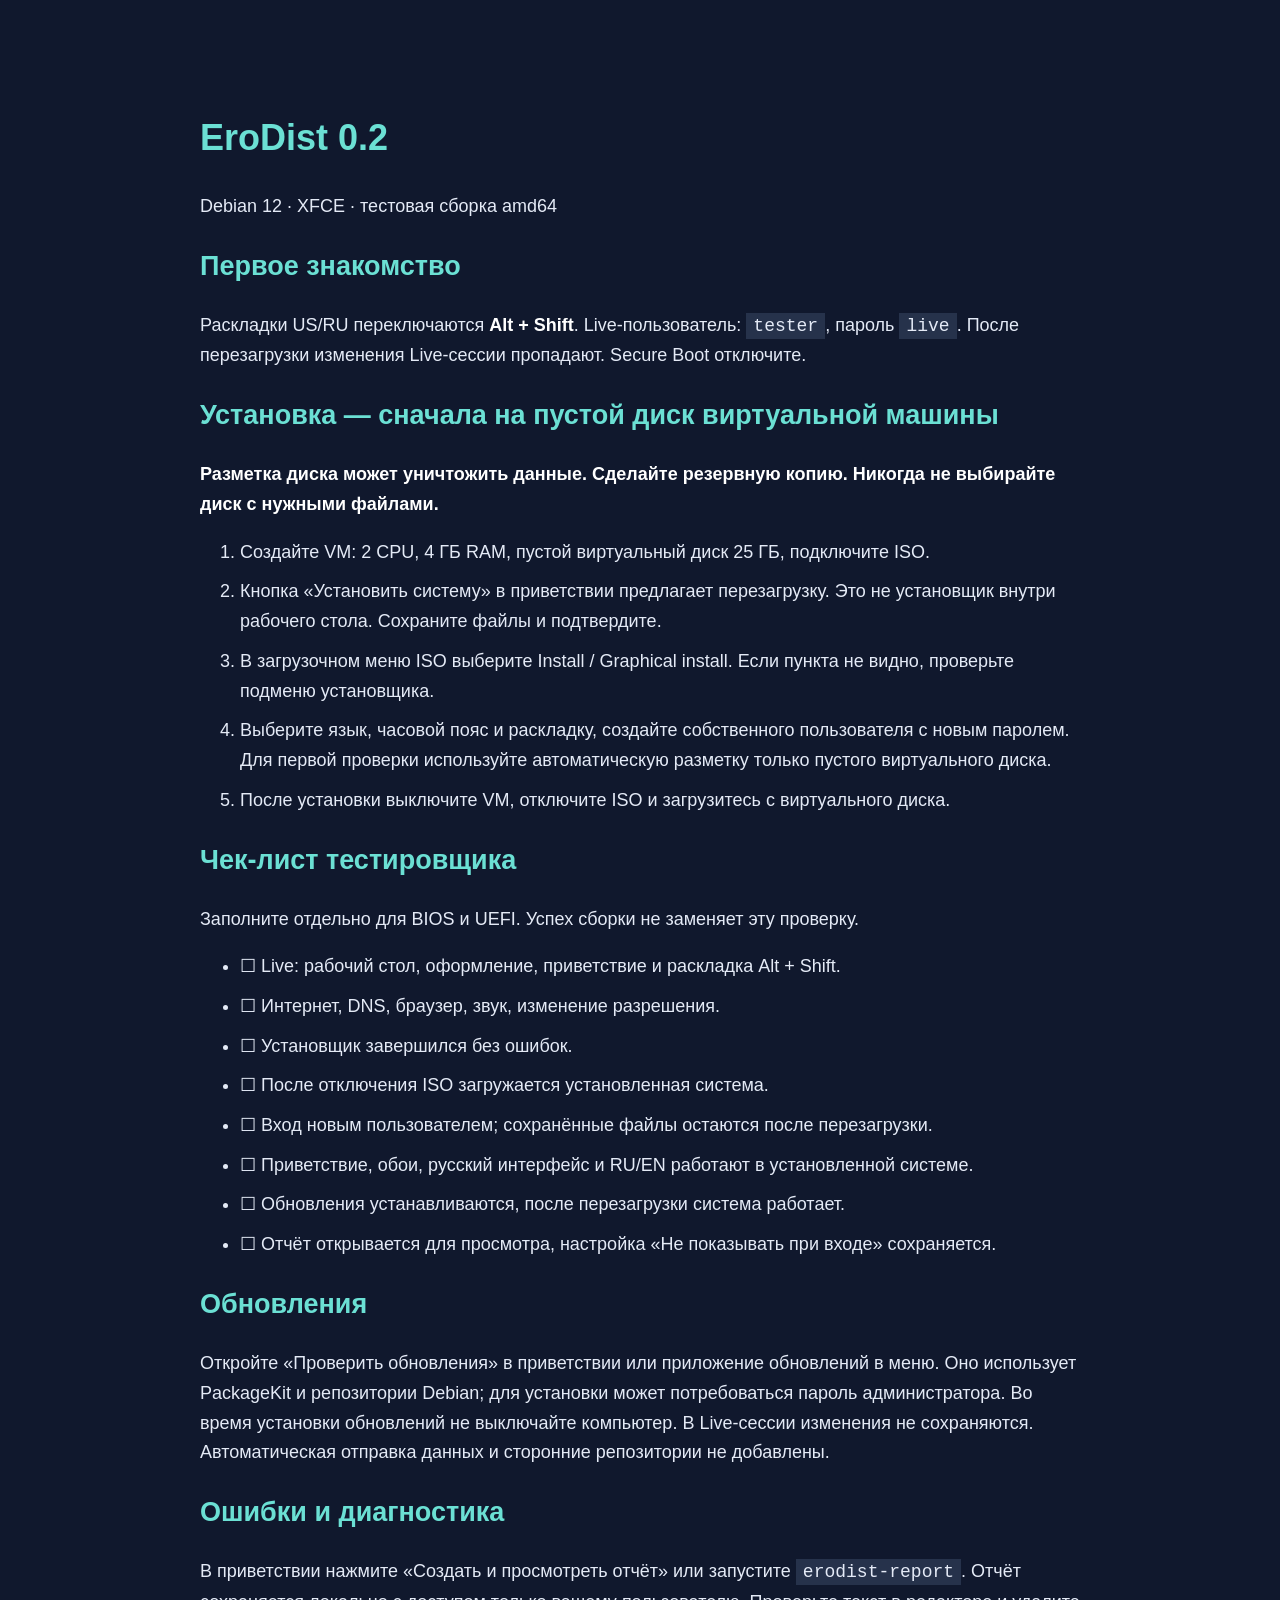
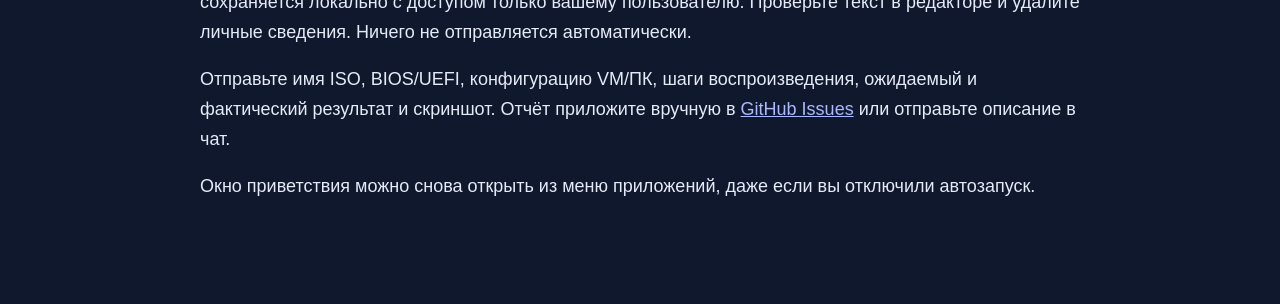
==== live/includes.chroot/usr/share/erodist/guide.html @ 2a669679 "Build EroDist 0.2 with welcome centre, desktop theme, updates and diagnostics Co-authored-by: arena-" ====
<!doctype html><html lang="ru"><meta charset="utf-8"><title>EroDist — инструкция</title>
<style>body{background:#10182d;color:#e4eaf6;font:18px/1.65 sans-serif;max-width:880px;margin:60px auto;padding:24px}h1,h2{color:#6be0d4}a{color:#acb8ff}code{background:#26324b;padding:3px 7px}li{margin:10px 0}strong{color:#fff}</style>
<h1>EroDist 0.2</h1><p>Debian 12 · XFCE · тестовая сборка amd64</p>
<h2>Первое знакомство</h2><p>Раскладки US/RU переключаются <strong>Alt + Shift</strong>. Live-пользователь: <code>tester</code>, пароль <code>live</code>. После перезагрузки изменения Live-сессии пропадают. Secure Boot отключите.</p>
<h2>Установка — сначала на пустой диск виртуальной машины</h2>
<p><strong>Разметка диска может уничтожить данные. Сделайте резервную копию. Никогда не выбирайте диск с нужными файлами.</strong></p>
<ol><li>Создайте VM: 2 CPU, 4 ГБ RAM, пустой виртуальный диск 25 ГБ, подключите ISO.</li><li>Кнопка «Установить систему» в приветствии предлагает перезагрузку. Это не установщик внутри рабочего стола. Сохраните файлы и подтвердите.</li><li>В загрузочном меню ISO выберите Install / Graphical install. Если пункта не видно, проверьте подменю установщика.</li><li>Выберите язык, часовой пояс и раскладку, создайте собственного пользователя с новым паролем. Для первой проверки используйте автоматическую разметку только пустого виртуального диска.</li><li>После установки выключите VM, отключите ISO и загрузитесь с виртуального диска.</li></ol>
<h2>Чек-лист тестировщика</h2><p>Заполните отдельно для BIOS и UEFI. Успех сборки не заменяет эту проверку.</p>
<ul><li>☐ Live: рабочий стол, оформление, приветствие и раскладка Alt + Shift.</li><li>☐ Интернет, DNS, браузер, звук, изменение разрешения.</li><li>☐ Установщик завершился без ошибок.</li><li>☐ После отключения ISO загружается установленная система.</li><li>☐ Вход новым пользователем; сохранённые файлы остаются после перезагрузки.</li><li>☐ Приветствие, обои, русский интерфейс и RU/EN работают в установленной системе.</li><li>☐ Обновления устанавливаются, после перезагрузки система работает.</li><li>☐ Отчёт открывается для просмотра, настройка «Не показывать при входе» сохраняется.</li></ul>
<h2>Обновления</h2><p>Откройте «Проверить обновления» в приветствии или приложение обновлений в меню. Оно использует PackageKit и репозитории Debian; для установки может потребоваться пароль администратора. Во время установки обновлений не выключайте компьютер. В Live-сессии изменения не сохраняются. Автоматическая отправка данных и сторонние репозитории не добавлены.</p>
<h2>Ошибки и диагностика</h2><p>В приветствии нажмите «Создать и просмотреть отчёт» или запустите <code>erodist-report</code>. Отчёт сохраняется локально с доступом только вашему пользователю. Проверьте текст в редакторе и удалите личные сведения. Ничего не отправляется автоматически.</p>
<p>Отправьте имя ISO, BIOS/UEFI, конфигурацию VM/ПК, шаги воспроизведения, ожидаемый и фактический результат и скриншот. Отчёт приложите вручную в <a href="https://github.com/d50130483-ship-it/EroDist/issues/new/choose">GitHub Issues</a> или отправьте описание в чат.</p>
<p>Окно приветствия можно снова открыть из меню приложений, даже если вы отключили автозапуск.</p></html>
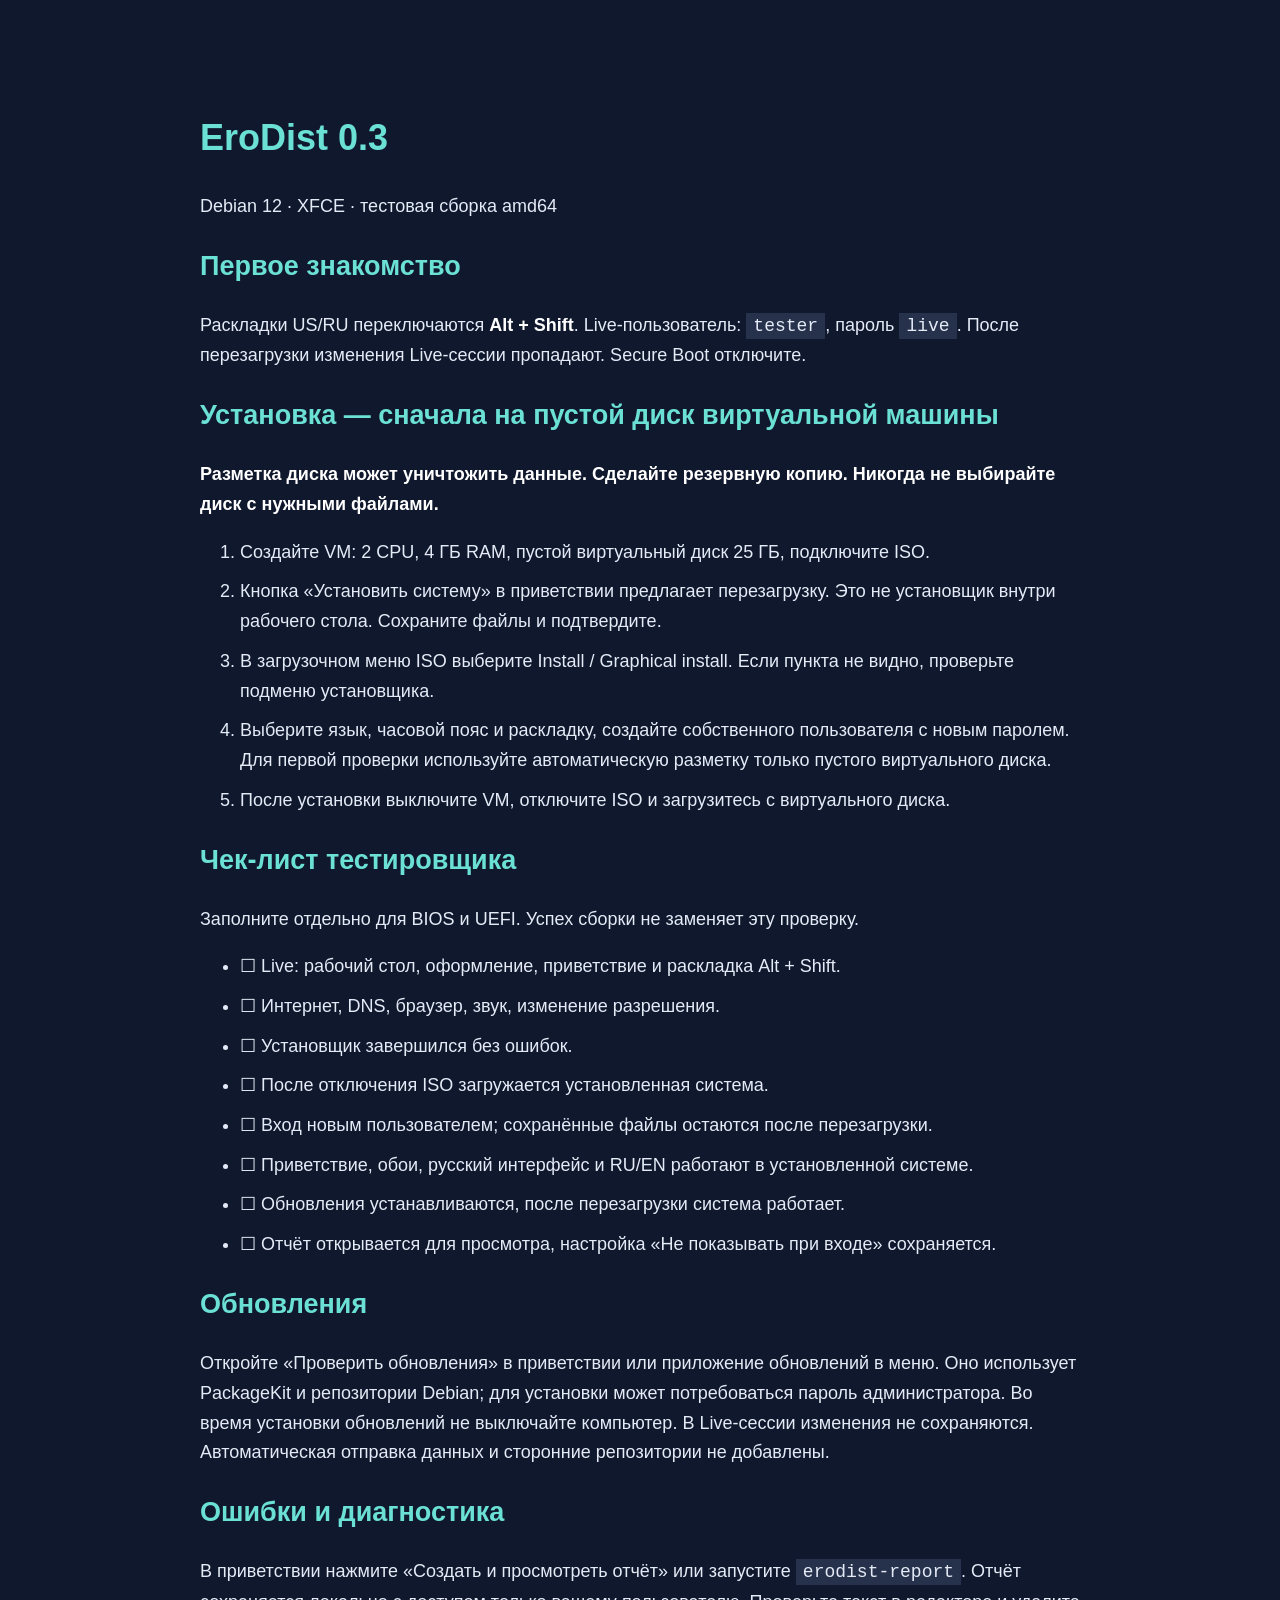
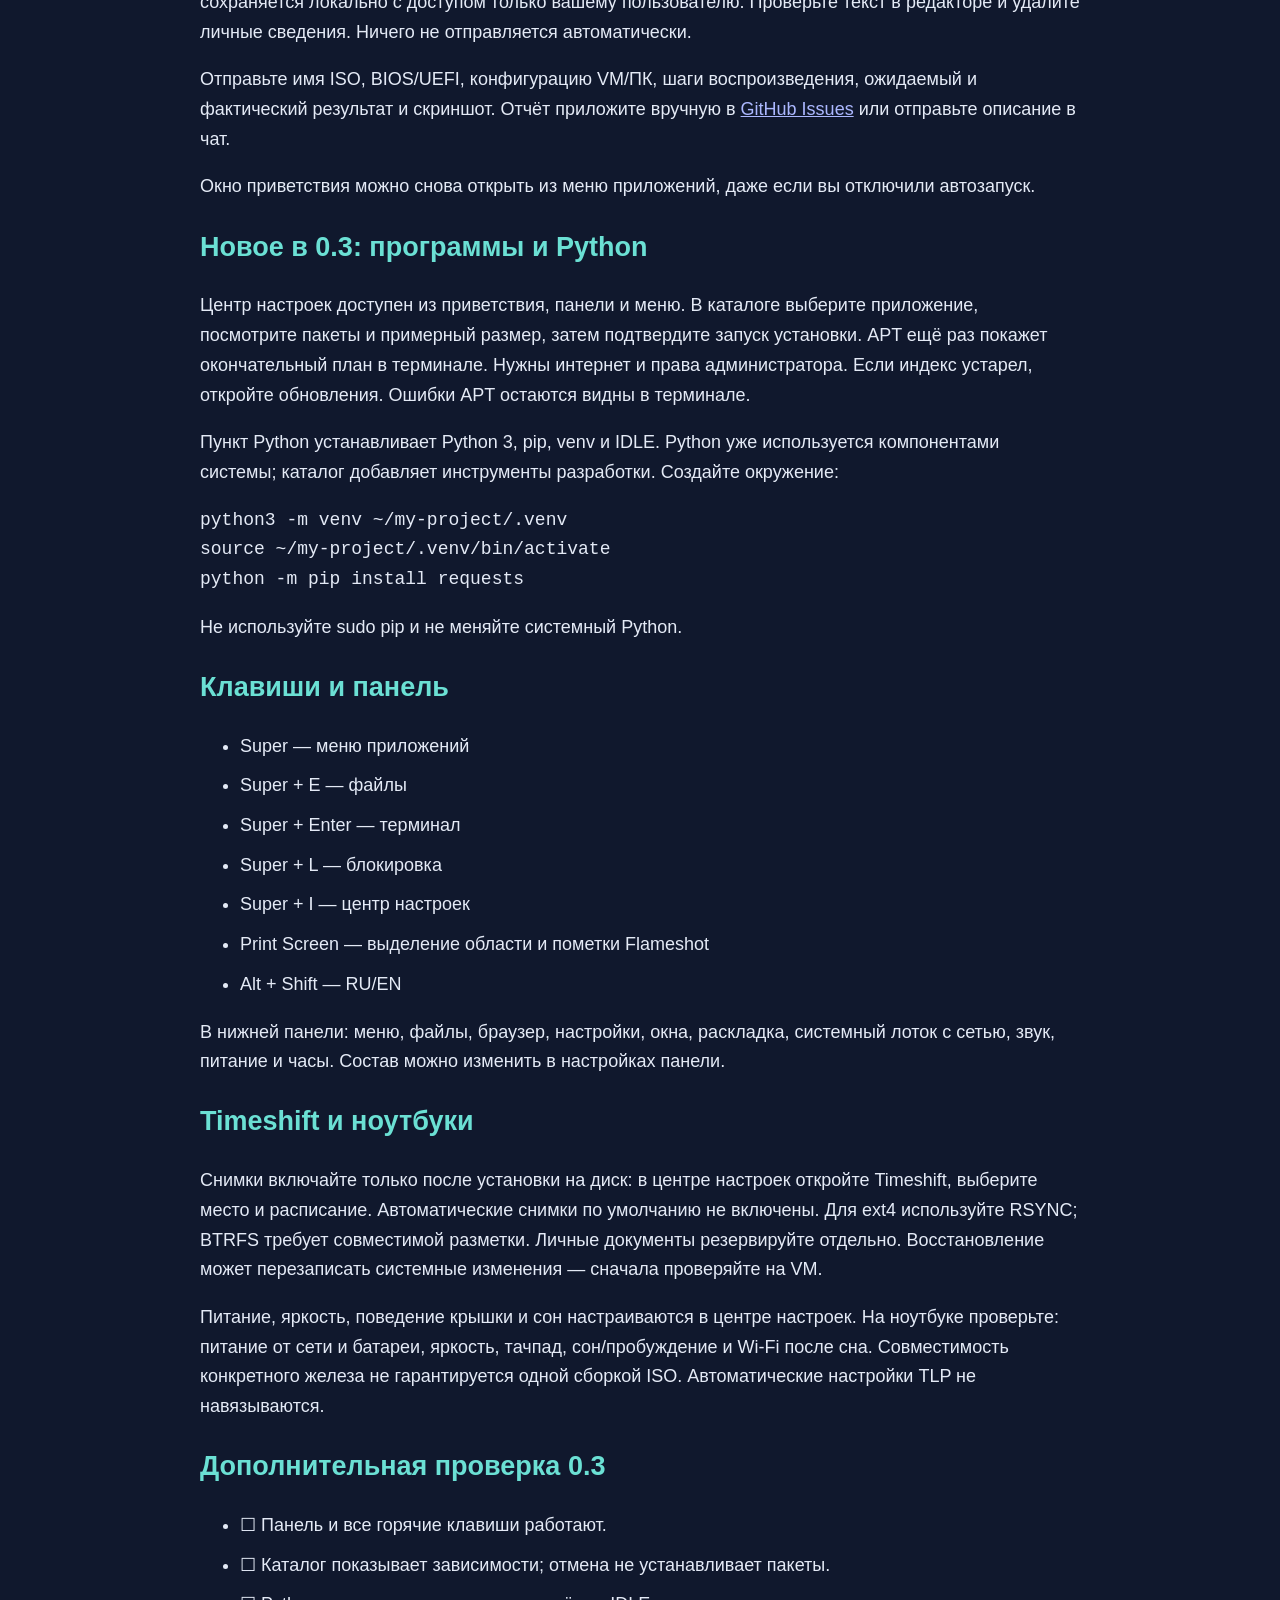
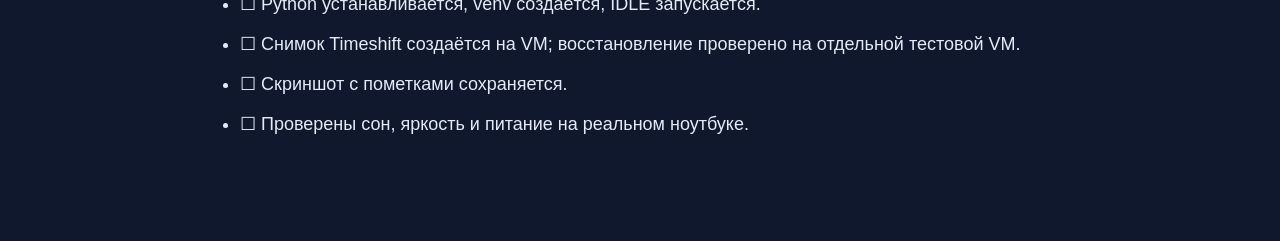
==== commit 827432a6: "Add EroDist 0.3 settings, safe app catalog with Python, panel, snapshots and screenshots Co-authored" ====
--- a/live/includes.chroot/usr/share/erodist/guide.html
+++ b/live/includes.chroot/usr/share/erodist/guide.html
@@ -1,6 +1,6 @@
 <!doctype html><html lang="ru"><meta charset="utf-8"><title>EroDist — инструкция</title>
 <style>body{background:#10182d;color:#e4eaf6;font:18px/1.65 sans-serif;max-width:880px;margin:60px auto;padding:24px}h1,h2{color:#6be0d4}a{color:#acb8ff}code{background:#26324b;padding:3px 7px}li{margin:10px 0}strong{color:#fff}</style>
-<h1>EroDist 0.2</h1><p>Debian 12 · XFCE · тестовая сборка amd64</p>
+<h1>EroDist 0.3</h1><p>Debian 12 · XFCE · тестовая сборка amd64</p>
 <h2>Первое знакомство</h2><p>Раскладки US/RU переключаются <strong>Alt + Shift</strong>. Live-пользователь: <code>tester</code>, пароль <code>live</code>. После перезагрузки изменения Live-сессии пропадают. Secure Boot отключите.</p>
 <h2>Установка — сначала на пустой диск виртуальной машины</h2>
 <p><strong>Разметка диска может уничтожить данные. Сделайте резервную копию. Никогда не выбирайте диск с нужными файлами.</strong></p>
@@ -10,4 +10,18 @@
 <h2>Обновления</h2><p>Откройте «Проверить обновления» в приветствии или приложение обновлений в меню. Оно использует PackageKit и репозитории Debian; для установки может потребоваться пароль администратора. Во время установки обновлений не выключайте компьютер. В Live-сессии изменения не сохраняются. Автоматическая отправка данных и сторонние репозитории не добавлены.</p>
 <h2>Ошибки и диагностика</h2><p>В приветствии нажмите «Создать и просмотреть отчёт» или запустите <code>erodist-report</code>. Отчёт сохраняется локально с доступом только вашему пользователю. Проверьте текст в редакторе и удалите личные сведения. Ничего не отправляется автоматически.</p>
 <p>Отправьте имя ISO, BIOS/UEFI, конфигурацию VM/ПК, шаги воспроизведения, ожидаемый и фактический результат и скриншот. Отчёт приложите вручную в <a href="https://github.com/d50130483-ship-it/EroDist/issues/new/choose">GitHub Issues</a> или отправьте описание в чат.</p>
-<p>Окно приветствия можно снова открыть из меню приложений, даже если вы отключили автозапуск.</p></html>
+<p>Окно приветствия можно снова открыть из меню приложений, даже если вы отключили автозапуск.</p>
+
+<h2>Новое в 0.3: программы и Python</h2>
+<p>Центр настроек доступен из приветствия, панели и меню. В каталоге выберите приложение, посмотрите пакеты и примерный размер, затем подтвердите запуск установки. APT ещё раз покажет окончательный план в терминале. Нужны интернет и права администратора. Если индекс устарел, откройте обновления. Ошибки APT остаются видны в терминале.</p>
+<p>Пункт Python устанавливает Python 3, pip, venv и IDLE. Python уже используется компонентами системы; каталог добавляет инструменты разработки. Создайте окружение:</p>
+<pre>python3 -m venv ~/my-project/.venv
+source ~/my-project/.venv/bin/activate
+python -m pip install requests</pre>
+<p>Не используйте sudo pip и не меняйте системный Python.</p>
+<h2>Клавиши и панель</h2><ul><li>Super — меню приложений</li><li>Super + E — файлы</li><li>Super + Enter — терминал</li><li>Super + L — блокировка</li><li>Super + I — центр настроек</li><li>Print Screen — выделение области и пометки Flameshot</li><li>Alt + Shift — RU/EN</li></ul>
+<p>В нижней панели: меню, файлы, браузер, настройки, окна, раскладка, системный лоток с сетью, звук, питание и часы. Состав можно изменить в настройках панели.</p>
+<h2>Timeshift и ноутбуки</h2><p>Снимки включайте только после установки на диск: в центре настроек откройте Timeshift, выберите место и расписание. Автоматические снимки по умолчанию не включены. Для ext4 используйте RSYNC; BTRFS требует совместимой разметки. Личные документы резервируйте отдельно. Восстановление может перезаписать системные изменения — сначала проверяйте на VM.</p>
+<p>Питание, яркость, поведение крышки и сон настраиваются в центре настроек. На ноутбуке проверьте: питание от сети и батареи, яркость, тачпад, сон/пробуждение и Wi-Fi после сна. Совместимость конкретного железа не гарантируется одной сборкой ISO. Автоматические настройки TLP не навязываются.</p>
+<h2>Дополнительная проверка 0.3</h2><ul><li>☐ Панель и все горячие клавиши работают.</li><li>☐ Каталог показывает зависимости; отмена не устанавливает пакеты.</li><li>☐ Python устанавливается, venv создаётся, IDLE запускается.</li><li>☐ Снимок Timeshift создаётся на VM; восстановление проверено на отдельной тестовой VM.</li><li>☐ Скриншот с пометками сохраняется.</li><li>☐ Проверены сон, яркость и питание на реальном ноутбуке.</li></ul>
+</html>
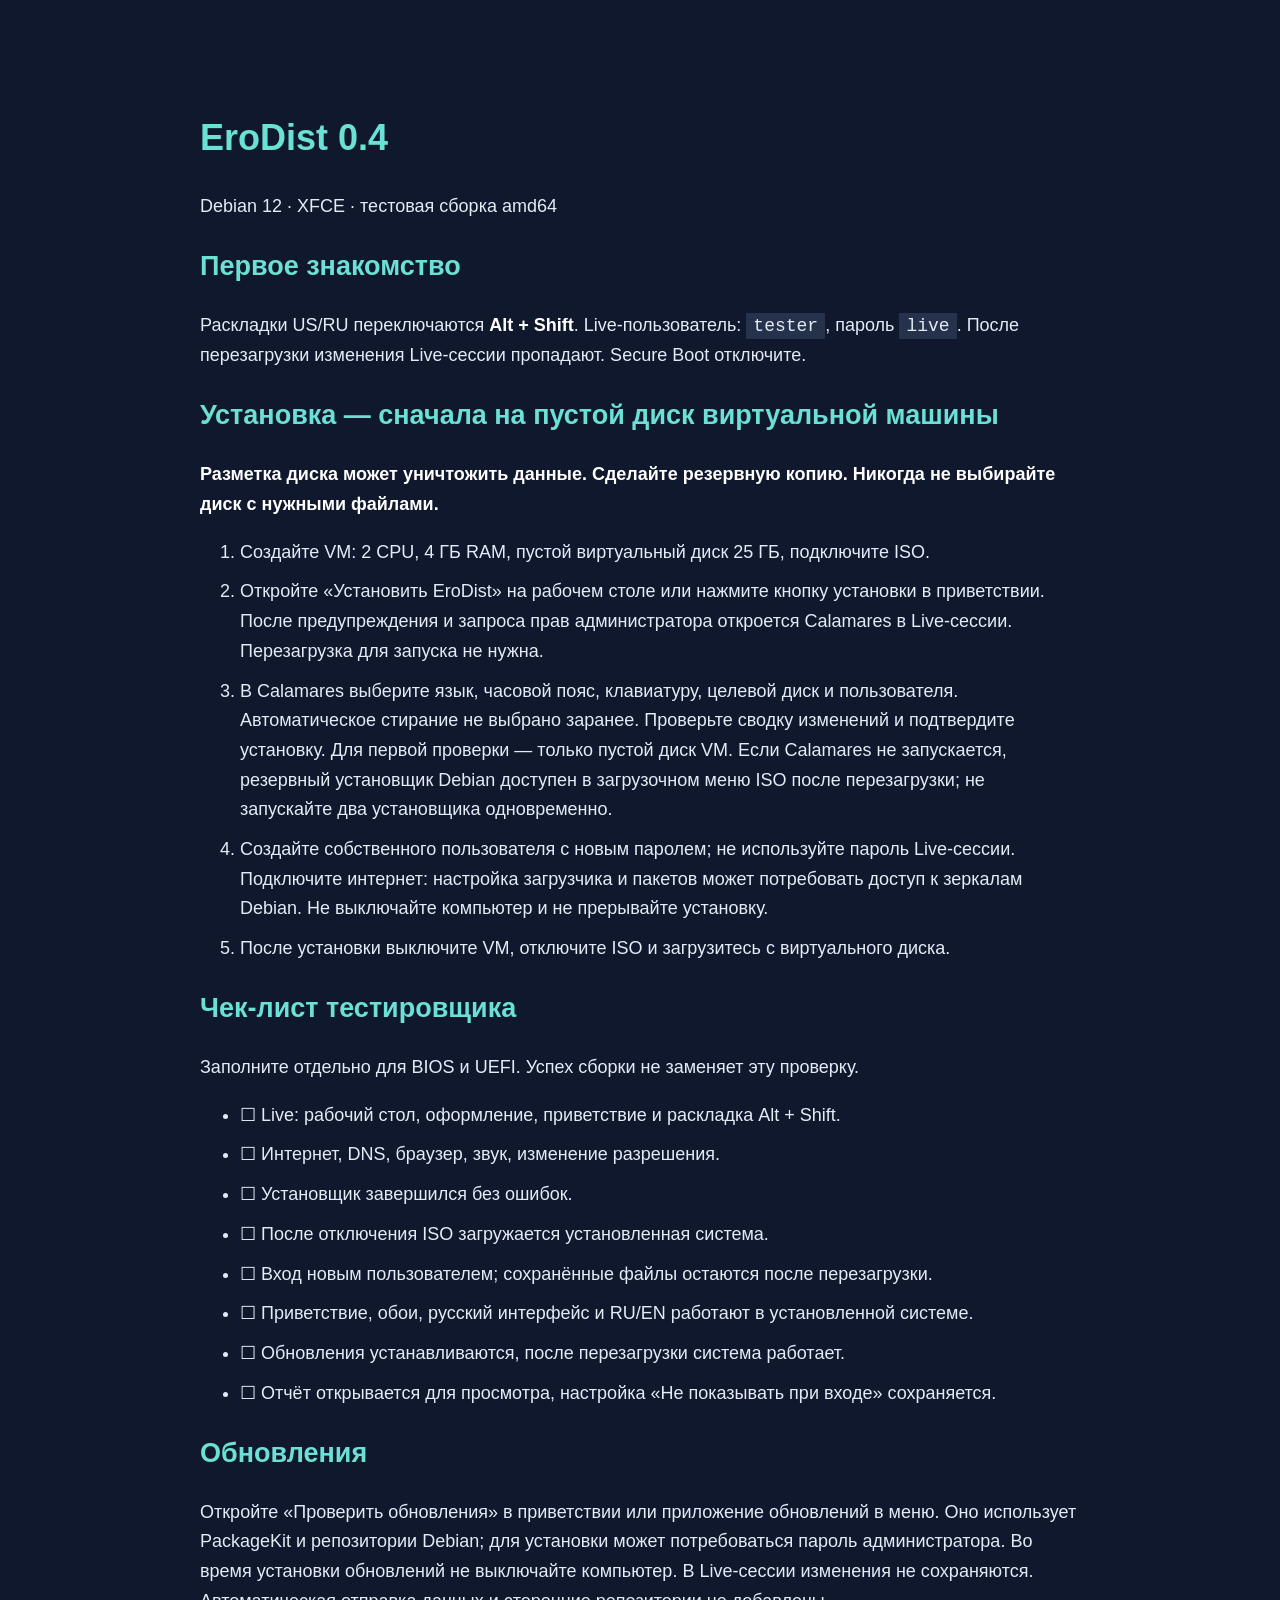
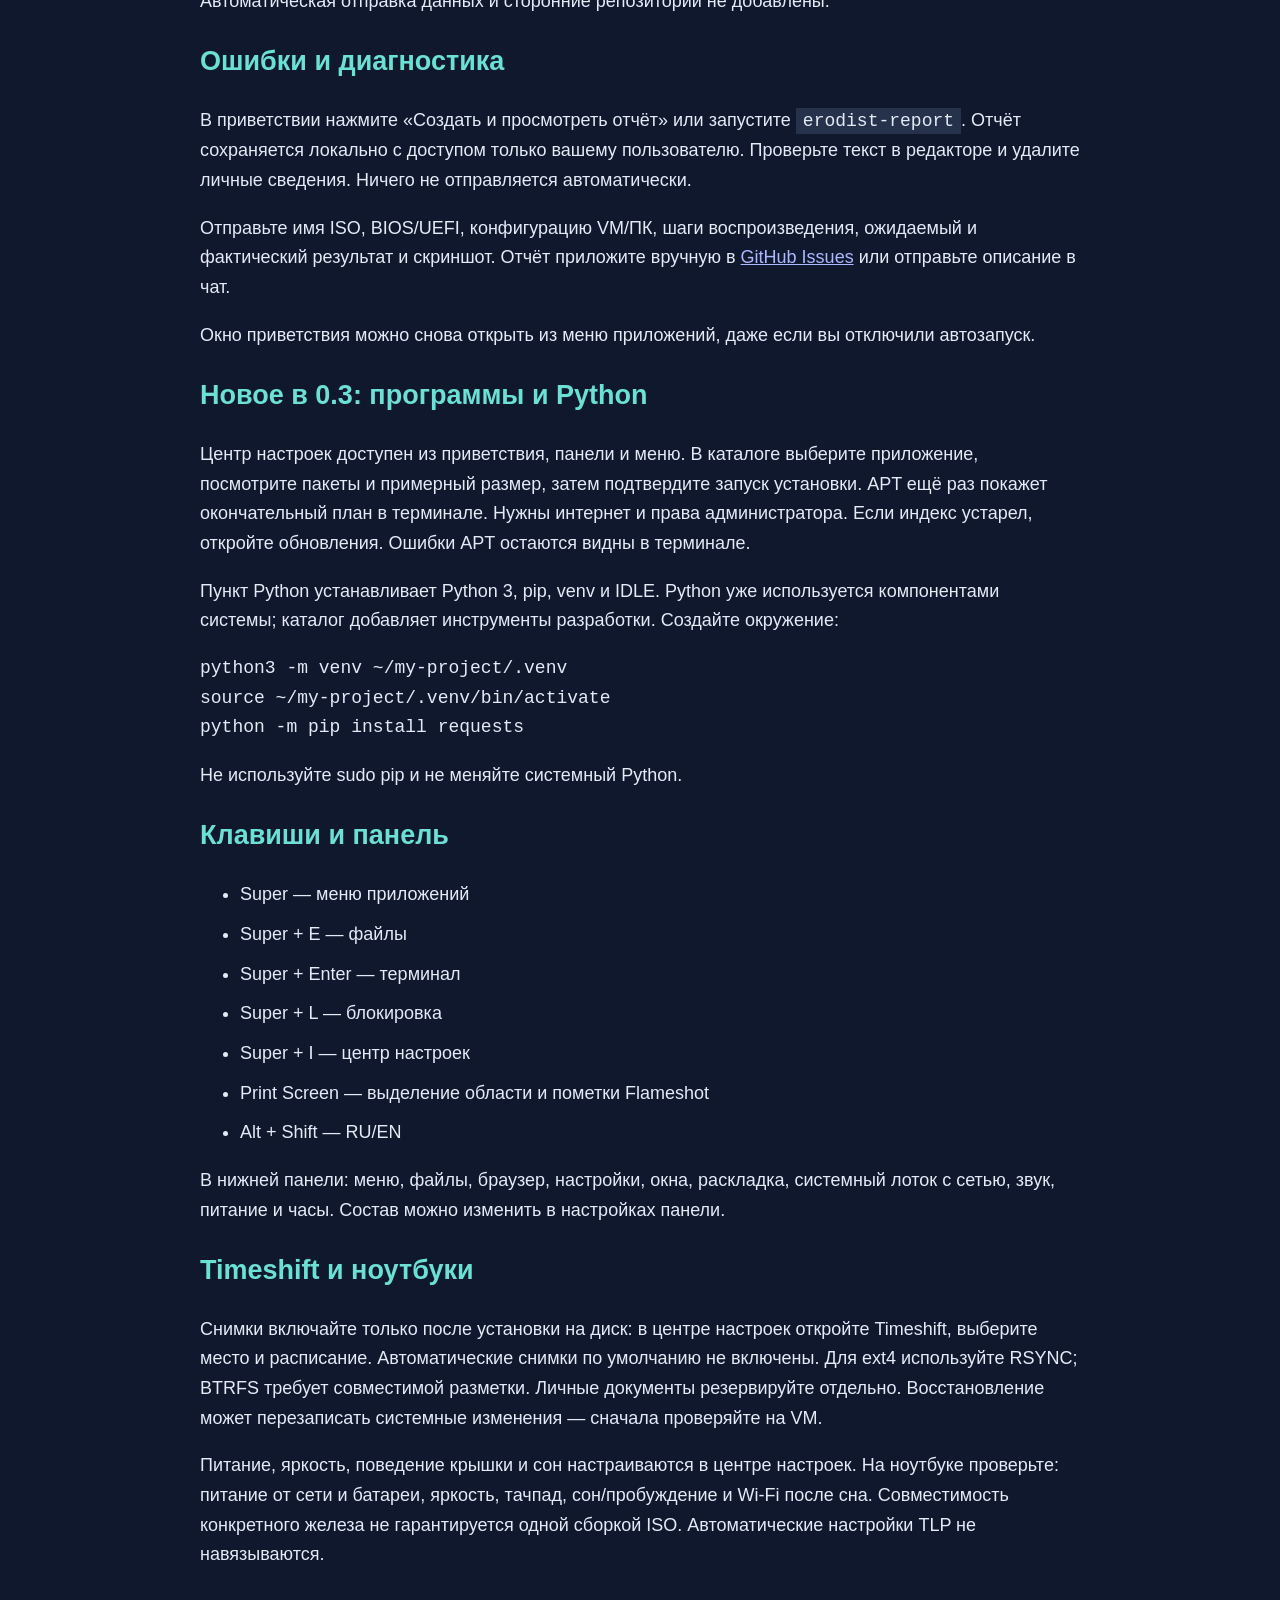
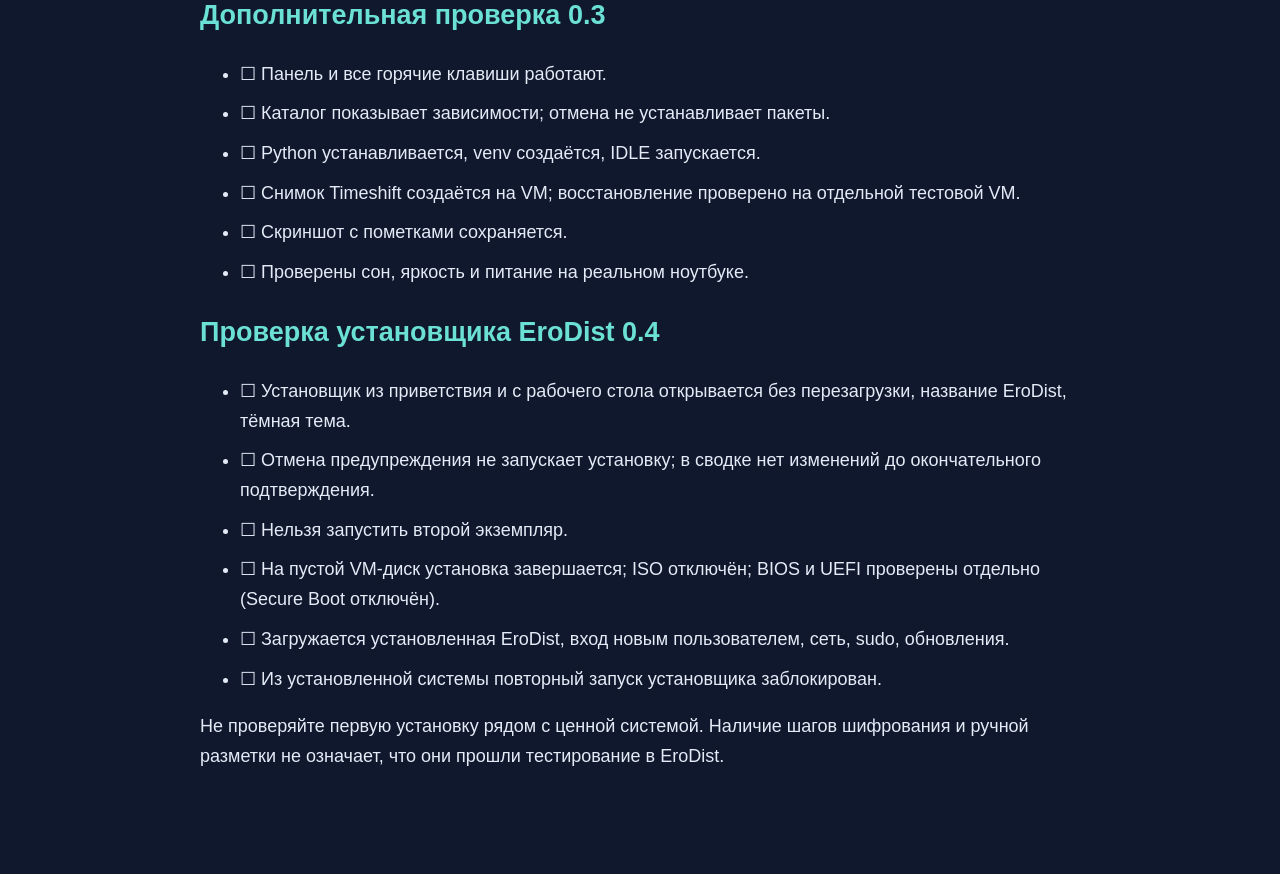
==== commit 92ce887c: "Add branded dark EroDist Calamares installer launched from Live desktop Co-authored-by: arena-agent " ====
--- a/live/includes.chroot/usr/share/erodist/guide.html
+++ b/live/includes.chroot/usr/share/erodist/guide.html
@@ -1,10 +1,10 @@
 <!doctype html><html lang="ru"><meta charset="utf-8"><title>EroDist — инструкция</title>
 <style>body{background:#10182d;color:#e4eaf6;font:18px/1.65 sans-serif;max-width:880px;margin:60px auto;padding:24px}h1,h2{color:#6be0d4}a{color:#acb8ff}code{background:#26324b;padding:3px 7px}li{margin:10px 0}strong{color:#fff}</style>
-<h1>EroDist 0.3</h1><p>Debian 12 · XFCE · тестовая сборка amd64</p>
+<h1>EroDist 0.4</h1><p>Debian 12 · XFCE · тестовая сборка amd64</p>
 <h2>Первое знакомство</h2><p>Раскладки US/RU переключаются <strong>Alt + Shift</strong>. Live-пользователь: <code>tester</code>, пароль <code>live</code>. После перезагрузки изменения Live-сессии пропадают. Secure Boot отключите.</p>
 <h2>Установка — сначала на пустой диск виртуальной машины</h2>
 <p><strong>Разметка диска может уничтожить данные. Сделайте резервную копию. Никогда не выбирайте диск с нужными файлами.</strong></p>
-<ol><li>Создайте VM: 2 CPU, 4 ГБ RAM, пустой виртуальный диск 25 ГБ, подключите ISO.</li><li>Кнопка «Установить систему» в приветствии предлагает перезагрузку. Это не установщик внутри рабочего стола. Сохраните файлы и подтвердите.</li><li>В загрузочном меню ISO выберите Install / Graphical install. Если пункта не видно, проверьте подменю установщика.</li><li>Выберите язык, часовой пояс и раскладку, создайте собственного пользователя с новым паролем. Для первой проверки используйте автоматическую разметку только пустого виртуального диска.</li><li>После установки выключите VM, отключите ISO и загрузитесь с виртуального диска.</li></ol>
+<ol><li>Создайте VM: 2 CPU, 4 ГБ RAM, пустой виртуальный диск 25 ГБ, подключите ISO.</li><li>Откройте «Установить EroDist» на рабочем столе или нажмите кнопку установки в приветствии. После предупреждения и запроса прав администратора откроется Calamares в Live-сессии. Перезагрузка для запуска не нужна.</li><li>В Calamares выберите язык, часовой пояс, клавиатуру, целевой диск и пользователя. Автоматическое стирание не выбрано заранее. Проверьте сводку изменений и подтвердите установку. Для первой проверки — только пустой диск VM. Если Calamares не запускается, резервный установщик Debian доступен в загрузочном меню ISO после перезагрузки; не запускайте два установщика одновременно.</li><li>Создайте собственного пользователя с новым паролем; не используйте пароль Live-сессии. Подключите интернет: настройка загрузчика и пакетов может потребовать доступ к зеркалам Debian. Не выключайте компьютер и не прерывайте установку.</li><li>После установки выключите VM, отключите ISO и загрузитесь с виртуального диска.</li></ol>
 <h2>Чек-лист тестировщика</h2><p>Заполните отдельно для BIOS и UEFI. Успех сборки не заменяет эту проверку.</p>
 <ul><li>☐ Live: рабочий стол, оформление, приветствие и раскладка Alt + Shift.</li><li>☐ Интернет, DNS, браузер, звук, изменение разрешения.</li><li>☐ Установщик завершился без ошибок.</li><li>☐ После отключения ISO загружается установленная система.</li><li>☐ Вход новым пользователем; сохранённые файлы остаются после перезагрузки.</li><li>☐ Приветствие, обои, русский интерфейс и RU/EN работают в установленной системе.</li><li>☐ Обновления устанавливаются, после перезагрузки система работает.</li><li>☐ Отчёт открывается для просмотра, настройка «Не показывать при входе» сохраняется.</li></ul>
 <h2>Обновления</h2><p>Откройте «Проверить обновления» в приветствии или приложение обновлений в меню. Оно использует PackageKit и репозитории Debian; для установки может потребоваться пароль администратора. Во время установки обновлений не выключайте компьютер. В Live-сессии изменения не сохраняются. Автоматическая отправка данных и сторонние репозитории не добавлены.</p>
@@ -24,4 +24,4 @@
 <h2>Timeshift и ноутбуки</h2><p>Снимки включайте только после установки на диск: в центре настроек откройте Timeshift, выберите место и расписание. Автоматические снимки по умолчанию не включены. Для ext4 используйте RSYNC; BTRFS требует совместимой разметки. Личные документы резервируйте отдельно. Восстановление может перезаписать системные изменения — сначала проверяйте на VM.</p>
 <p>Питание, яркость, поведение крышки и сон настраиваются в центре настроек. На ноутбуке проверьте: питание от сети и батареи, яркость, тачпад, сон/пробуждение и Wi-Fi после сна. Совместимость конкретного железа не гарантируется одной сборкой ISO. Автоматические настройки TLP не навязываются.</p>
 <h2>Дополнительная проверка 0.3</h2><ul><li>☐ Панель и все горячие клавиши работают.</li><li>☐ Каталог показывает зависимости; отмена не устанавливает пакеты.</li><li>☐ Python устанавливается, venv создаётся, IDLE запускается.</li><li>☐ Снимок Timeshift создаётся на VM; восстановление проверено на отдельной тестовой VM.</li><li>☐ Скриншот с пометками сохраняется.</li><li>☐ Проверены сон, яркость и питание на реальном ноутбуке.</li></ul>
-</html>
+<h2>Проверка установщика EroDist 0.4</h2><ul><li>☐ Установщик из приветствия и с рабочего стола открывается без перезагрузки, название EroDist, тёмная тема.</li><li>☐ Отмена предупреждения не запускает установку; в сводке нет изменений до окончательного подтверждения.</li><li>☐ Нельзя запустить второй экземпляр.</li><li>☐ На пустой VM-диск установка завершается; ISO отключён; BIOS и UEFI проверены отдельно (Secure Boot отключён).</li><li>☐ Загружается установленная EroDist, вход новым пользователем, сеть, sudo, обновления.</li><li>☐ Из установленной системы повторный запуск установщика заблокирован.</li></ul><p>Не проверяйте первую установку рядом с ценной системой. Наличие шагов шифрования и ручной разметки не означает, что они прошли тестирование в EroDist.</p></html>
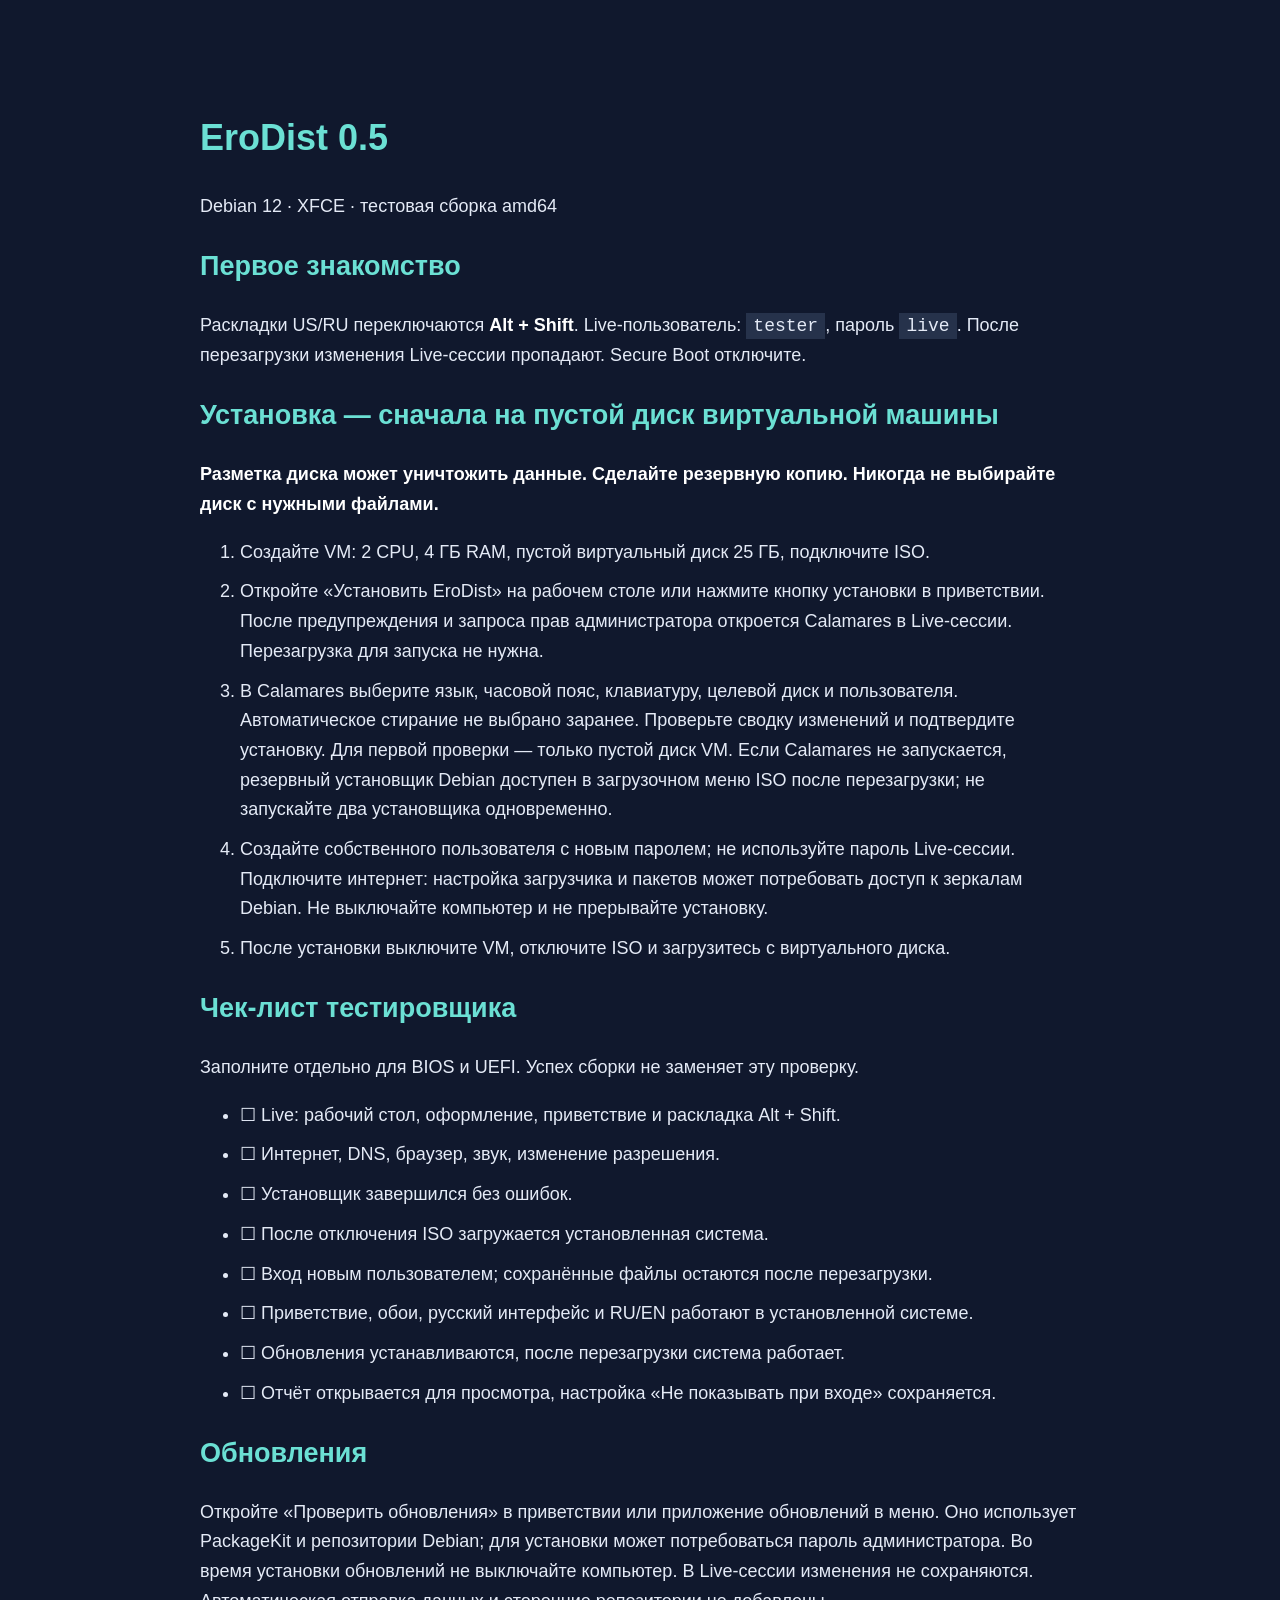
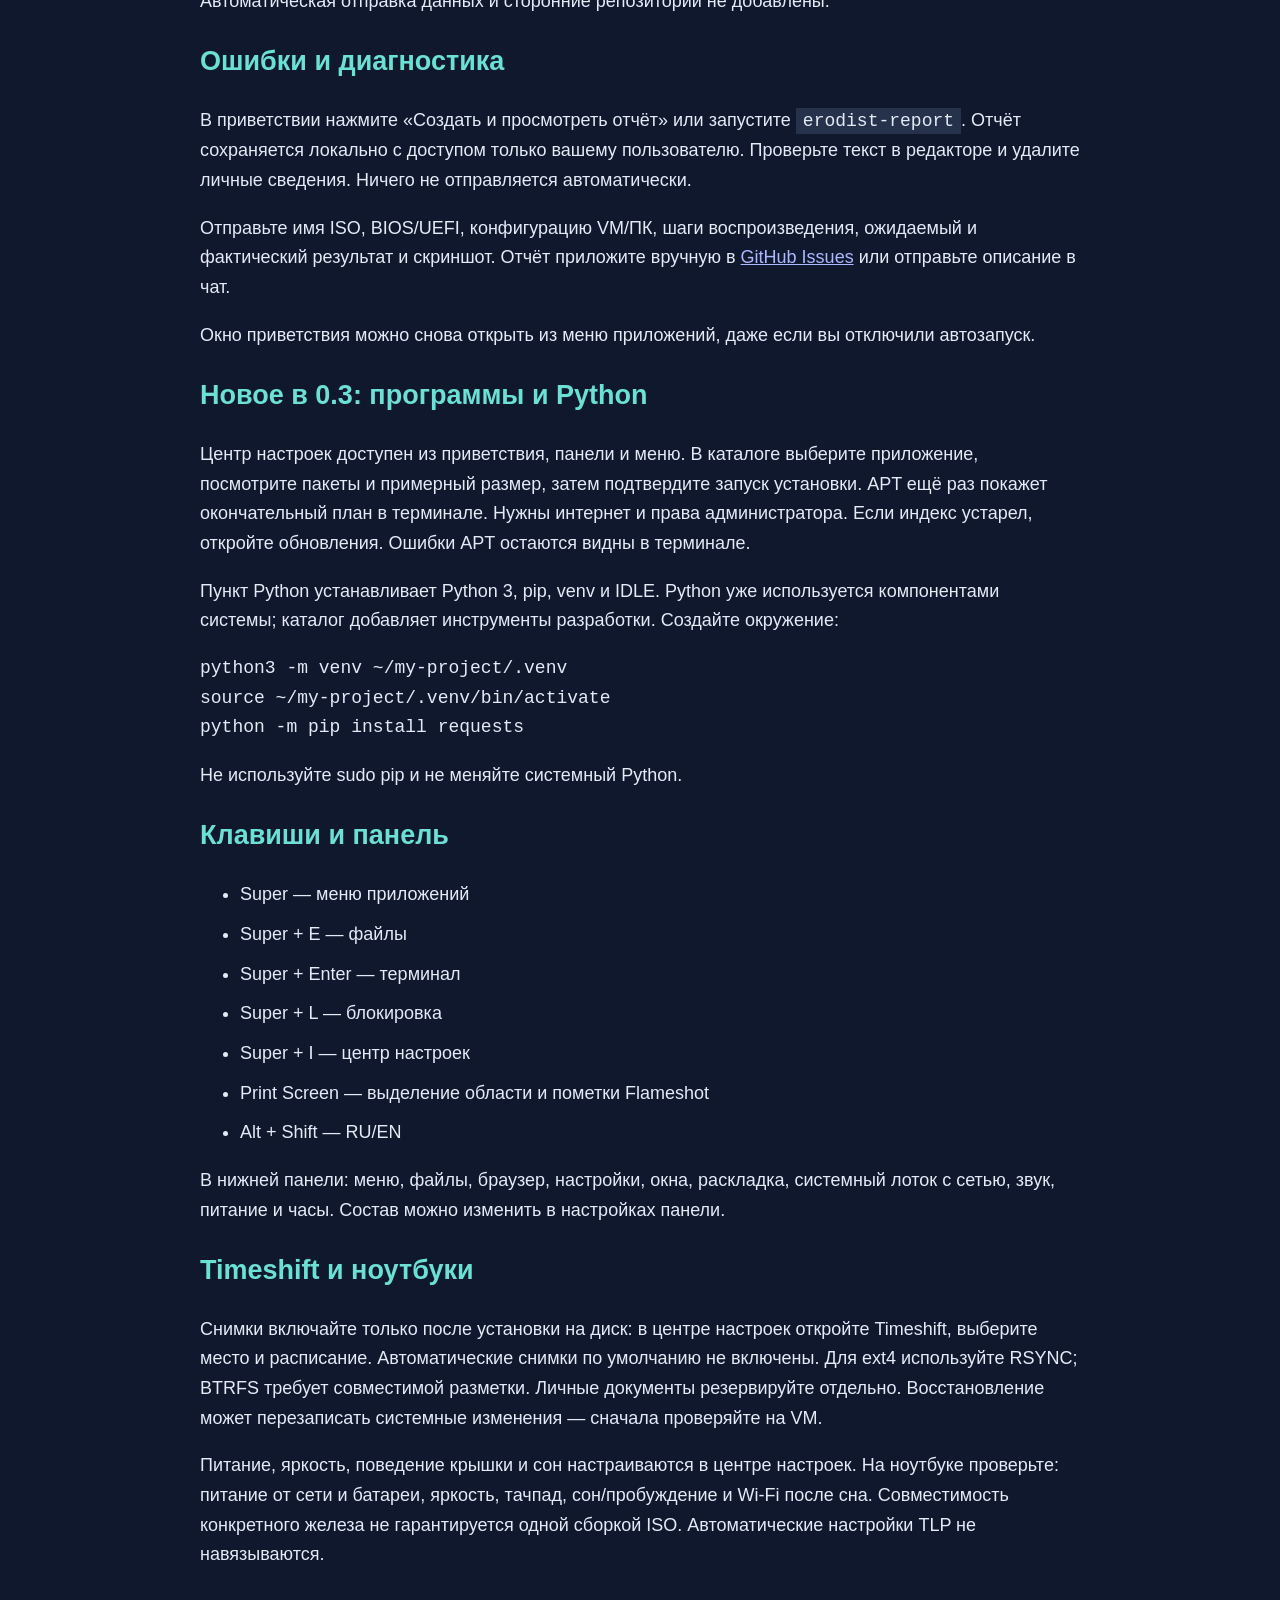
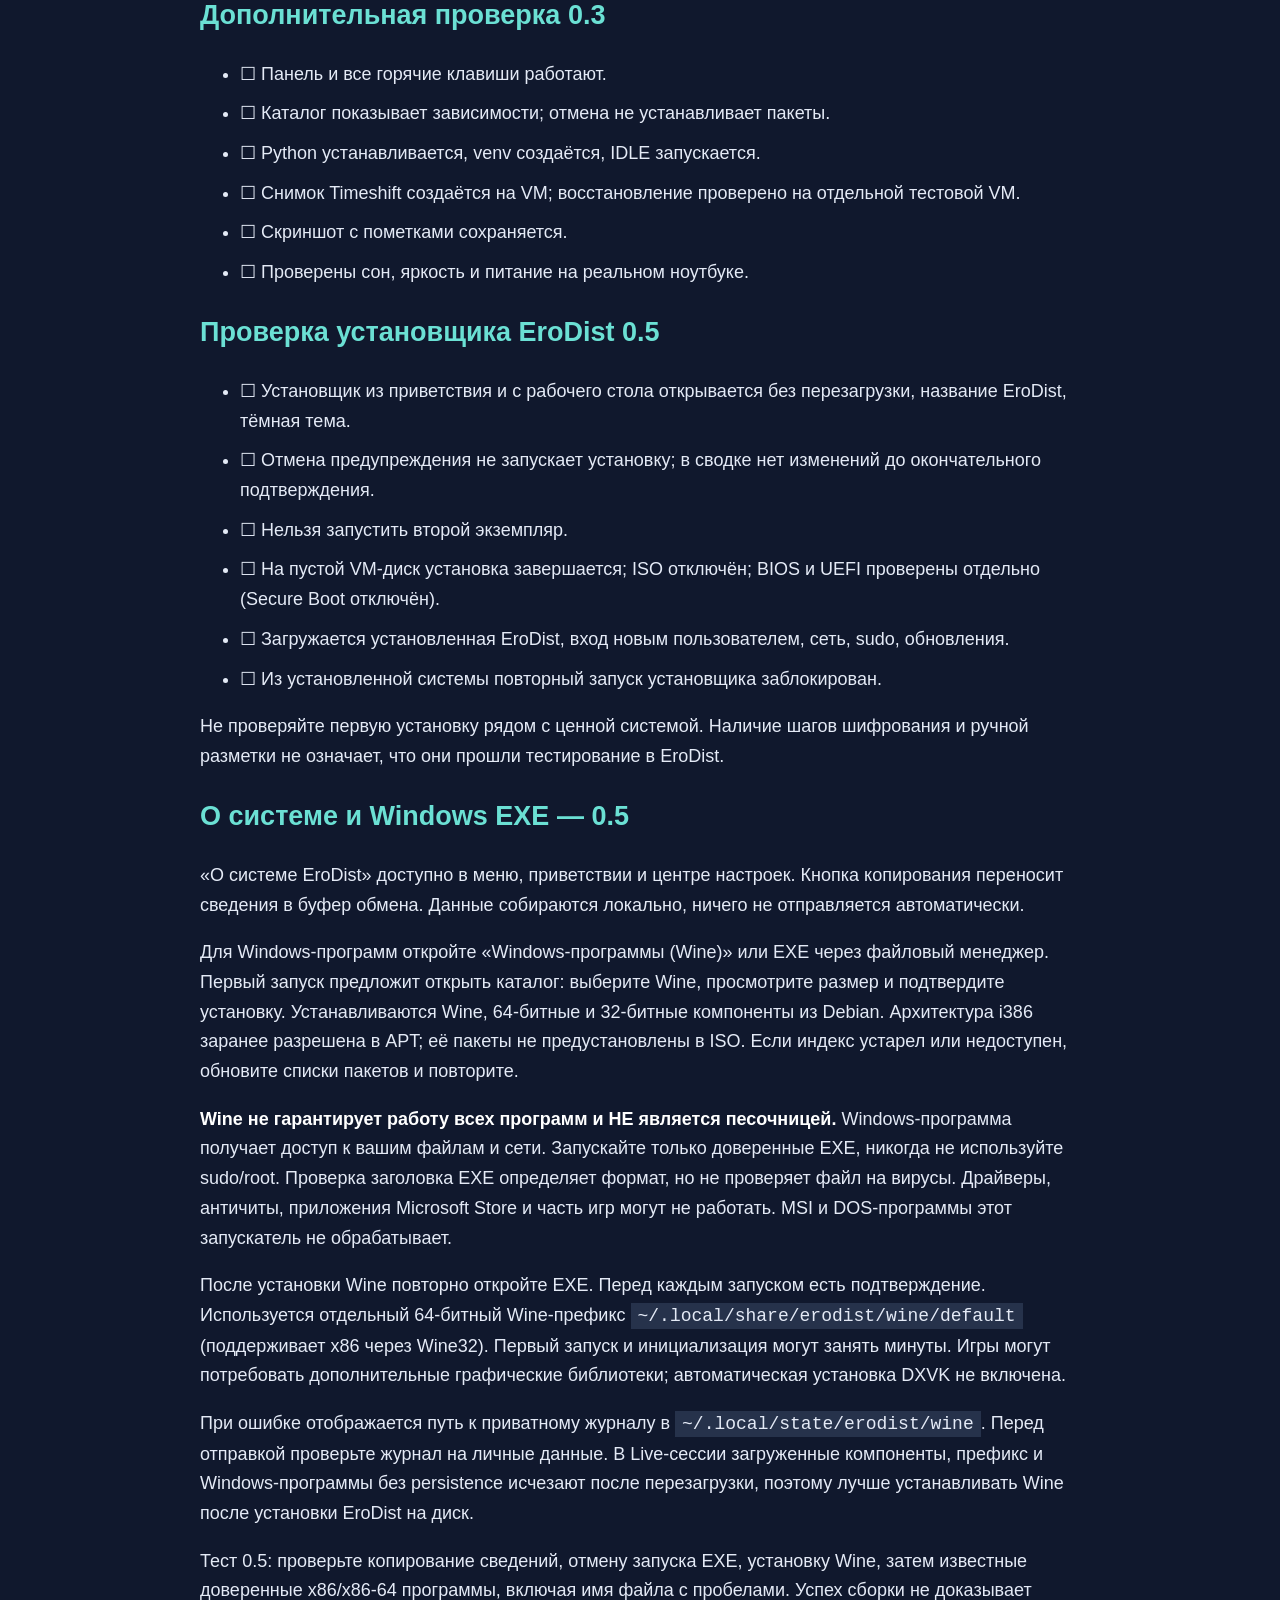
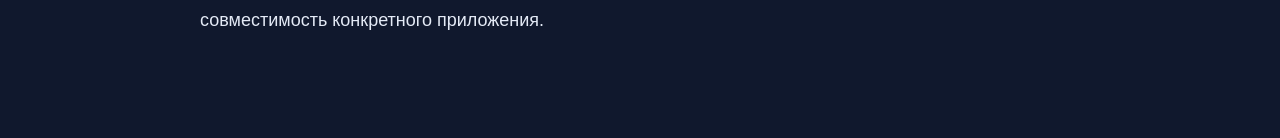
==== commit f3030f82: "Add EroDist 0.5 system information and opt-in 32/64-bit Wine EXE integration Co-authored-by: arena-a" ====
--- a/live/includes.chroot/usr/share/erodist/guide.html
+++ b/live/includes.chroot/usr/share/erodist/guide.html
@@ -1,6 +1,6 @@
 <!doctype html><html lang="ru"><meta charset="utf-8"><title>EroDist — инструкция</title>
 <style>body{background:#10182d;color:#e4eaf6;font:18px/1.65 sans-serif;max-width:880px;margin:60px auto;padding:24px}h1,h2{color:#6be0d4}a{color:#acb8ff}code{background:#26324b;padding:3px 7px}li{margin:10px 0}strong{color:#fff}</style>
-<h1>EroDist 0.4</h1><p>Debian 12 · XFCE · тестовая сборка amd64</p>
+<h1>EroDist 0.5</h1><p>Debian 12 · XFCE · тестовая сборка amd64</p>
 <h2>Первое знакомство</h2><p>Раскладки US/RU переключаются <strong>Alt + Shift</strong>. Live-пользователь: <code>tester</code>, пароль <code>live</code>. После перезагрузки изменения Live-сессии пропадают. Secure Boot отключите.</p>
 <h2>Установка — сначала на пустой диск виртуальной машины</h2>
 <p><strong>Разметка диска может уничтожить данные. Сделайте резервную копию. Никогда не выбирайте диск с нужными файлами.</strong></p>
@@ -24,4 +24,11 @@
 <h2>Timeshift и ноутбуки</h2><p>Снимки включайте только после установки на диск: в центре настроек откройте Timeshift, выберите место и расписание. Автоматические снимки по умолчанию не включены. Для ext4 используйте RSYNC; BTRFS требует совместимой разметки. Личные документы резервируйте отдельно. Восстановление может перезаписать системные изменения — сначала проверяйте на VM.</p>
 <p>Питание, яркость, поведение крышки и сон настраиваются в центре настроек. На ноутбуке проверьте: питание от сети и батареи, яркость, тачпад, сон/пробуждение и Wi-Fi после сна. Совместимость конкретного железа не гарантируется одной сборкой ISO. Автоматические настройки TLP не навязываются.</p>
 <h2>Дополнительная проверка 0.3</h2><ul><li>☐ Панель и все горячие клавиши работают.</li><li>☐ Каталог показывает зависимости; отмена не устанавливает пакеты.</li><li>☐ Python устанавливается, venv создаётся, IDLE запускается.</li><li>☐ Снимок Timeshift создаётся на VM; восстановление проверено на отдельной тестовой VM.</li><li>☐ Скриншот с пометками сохраняется.</li><li>☐ Проверены сон, яркость и питание на реальном ноутбуке.</li></ul>
-<h2>Проверка установщика EroDist 0.4</h2><ul><li>☐ Установщик из приветствия и с рабочего стола открывается без перезагрузки, название EroDist, тёмная тема.</li><li>☐ Отмена предупреждения не запускает установку; в сводке нет изменений до окончательного подтверждения.</li><li>☐ Нельзя запустить второй экземпляр.</li><li>☐ На пустой VM-диск установка завершается; ISO отключён; BIOS и UEFI проверены отдельно (Secure Boot отключён).</li><li>☐ Загружается установленная EroDist, вход новым пользователем, сеть, sudo, обновления.</li><li>☐ Из установленной системы повторный запуск установщика заблокирован.</li></ul><p>Не проверяйте первую установку рядом с ценной системой. Наличие шагов шифрования и ручной разметки не означает, что они прошли тестирование в EroDist.</p></html>
+<h2>Проверка установщика EroDist 0.5</h2><ul><li>☐ Установщик из приветствия и с рабочего стола открывается без перезагрузки, название EroDist, тёмная тема.</li><li>☐ Отмена предупреждения не запускает установку; в сводке нет изменений до окончательного подтверждения.</li><li>☐ Нельзя запустить второй экземпляр.</li><li>☐ На пустой VM-диск установка завершается; ISO отключён; BIOS и UEFI проверены отдельно (Secure Boot отключён).</li><li>☐ Загружается установленная EroDist, вход новым пользователем, сеть, sudo, обновления.</li><li>☐ Из установленной системы повторный запуск установщика заблокирован.</li></ul><p>Не проверяйте первую установку рядом с ценной системой. Наличие шагов шифрования и ручной разметки не означает, что они прошли тестирование в EroDist.</p>
+<h2>О системе и Windows EXE — 0.5</h2>
+<p>«О системе EroDist» доступно в меню, приветствии и центре настроек. Кнопка копирования переносит сведения в буфер обмена. Данные собираются локально, ничего не отправляется автоматически.</p>
+<p>Для Windows-программ откройте «Windows-программы (Wine)» или EXE через файловый менеджер. Первый запуск предложит открыть каталог: выберите Wine, просмотрите размер и подтвердите установку. Устанавливаются Wine, 64-битные и 32-битные компоненты из Debian. Архитектура i386 заранее разрешена в APT; её пакеты не предустановлены в ISO. Если индекс устарел или недоступен, обновите списки пакетов и повторите.</p>
+<p><strong>Wine не гарантирует работу всех программ и НЕ является песочницей.</strong> Windows-программа получает доступ к вашим файлам и сети. Запускайте только доверенные EXE, никогда не используйте sudo/root. Проверка заголовка EXE определяет формат, но не проверяет файл на вирусы. Драйверы, античиты, приложения Microsoft Store и часть игр могут не работать. MSI и DOS-программы этот запускатель не обрабатывает.</p>
+<p>После установки Wine повторно откройте EXE. Перед каждым запуском есть подтверждение. Используется отдельный 64-битный Wine-префикс <code>~/.local/share/erodist/wine/default</code> (поддерживает x86 через Wine32). Первый запуск и инициализация могут занять минуты. Игры могут потребовать дополнительные графические библиотеки; автоматическая установка DXVK не включена.</p>
+<p>При ошибке отображается путь к приватному журналу в <code>~/.local/state/erodist/wine</code>. Перед отправкой проверьте журнал на личные данные. В Live-сессии загруженные компоненты, префикс и Windows-программы без persistence исчезают после перезагрузки, поэтому лучше устанавливать Wine после установки EroDist на диск.</p>
+<p>Тест 0.5: проверьте копирование сведений, отмену запуска EXE, установку Wine, затем известные доверенные x86/x86-64 программы, включая имя файла с пробелами. Успех сборки не доказывает совместимость конкретного приложения.</p></html>
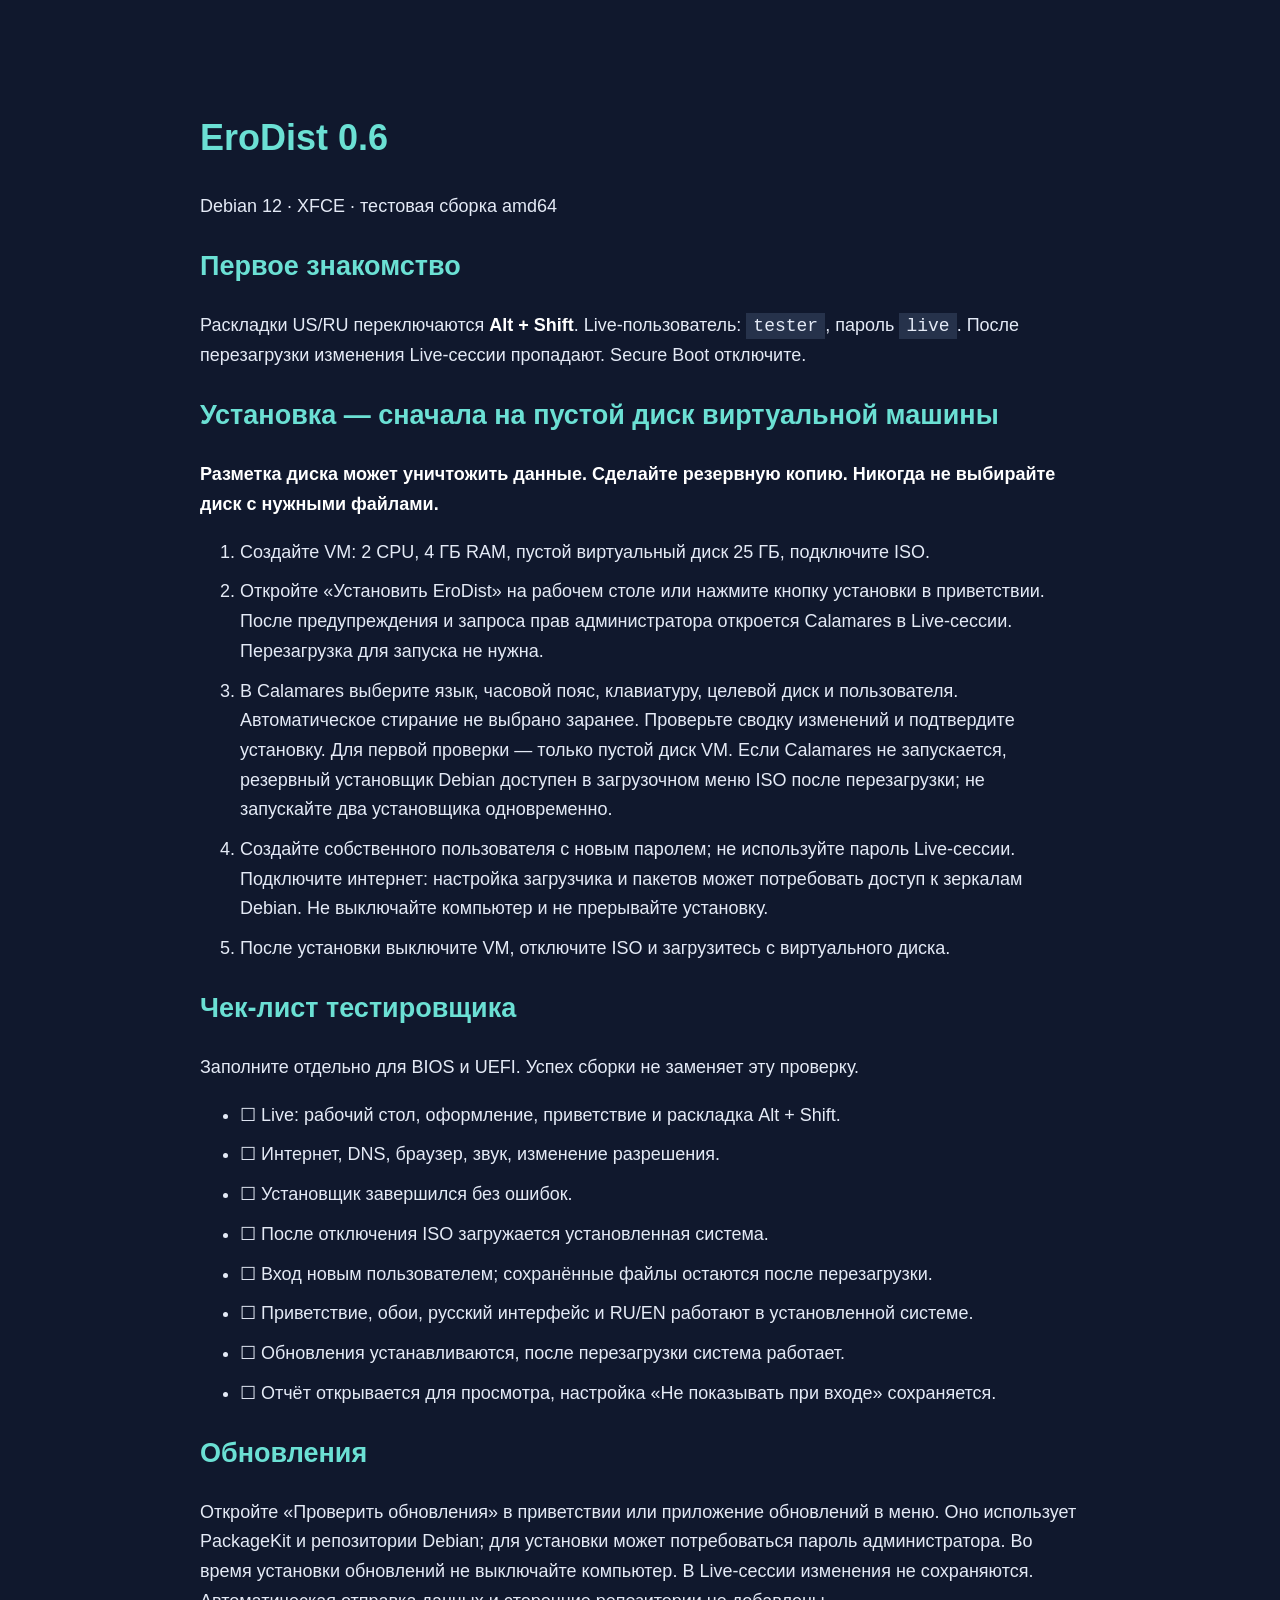
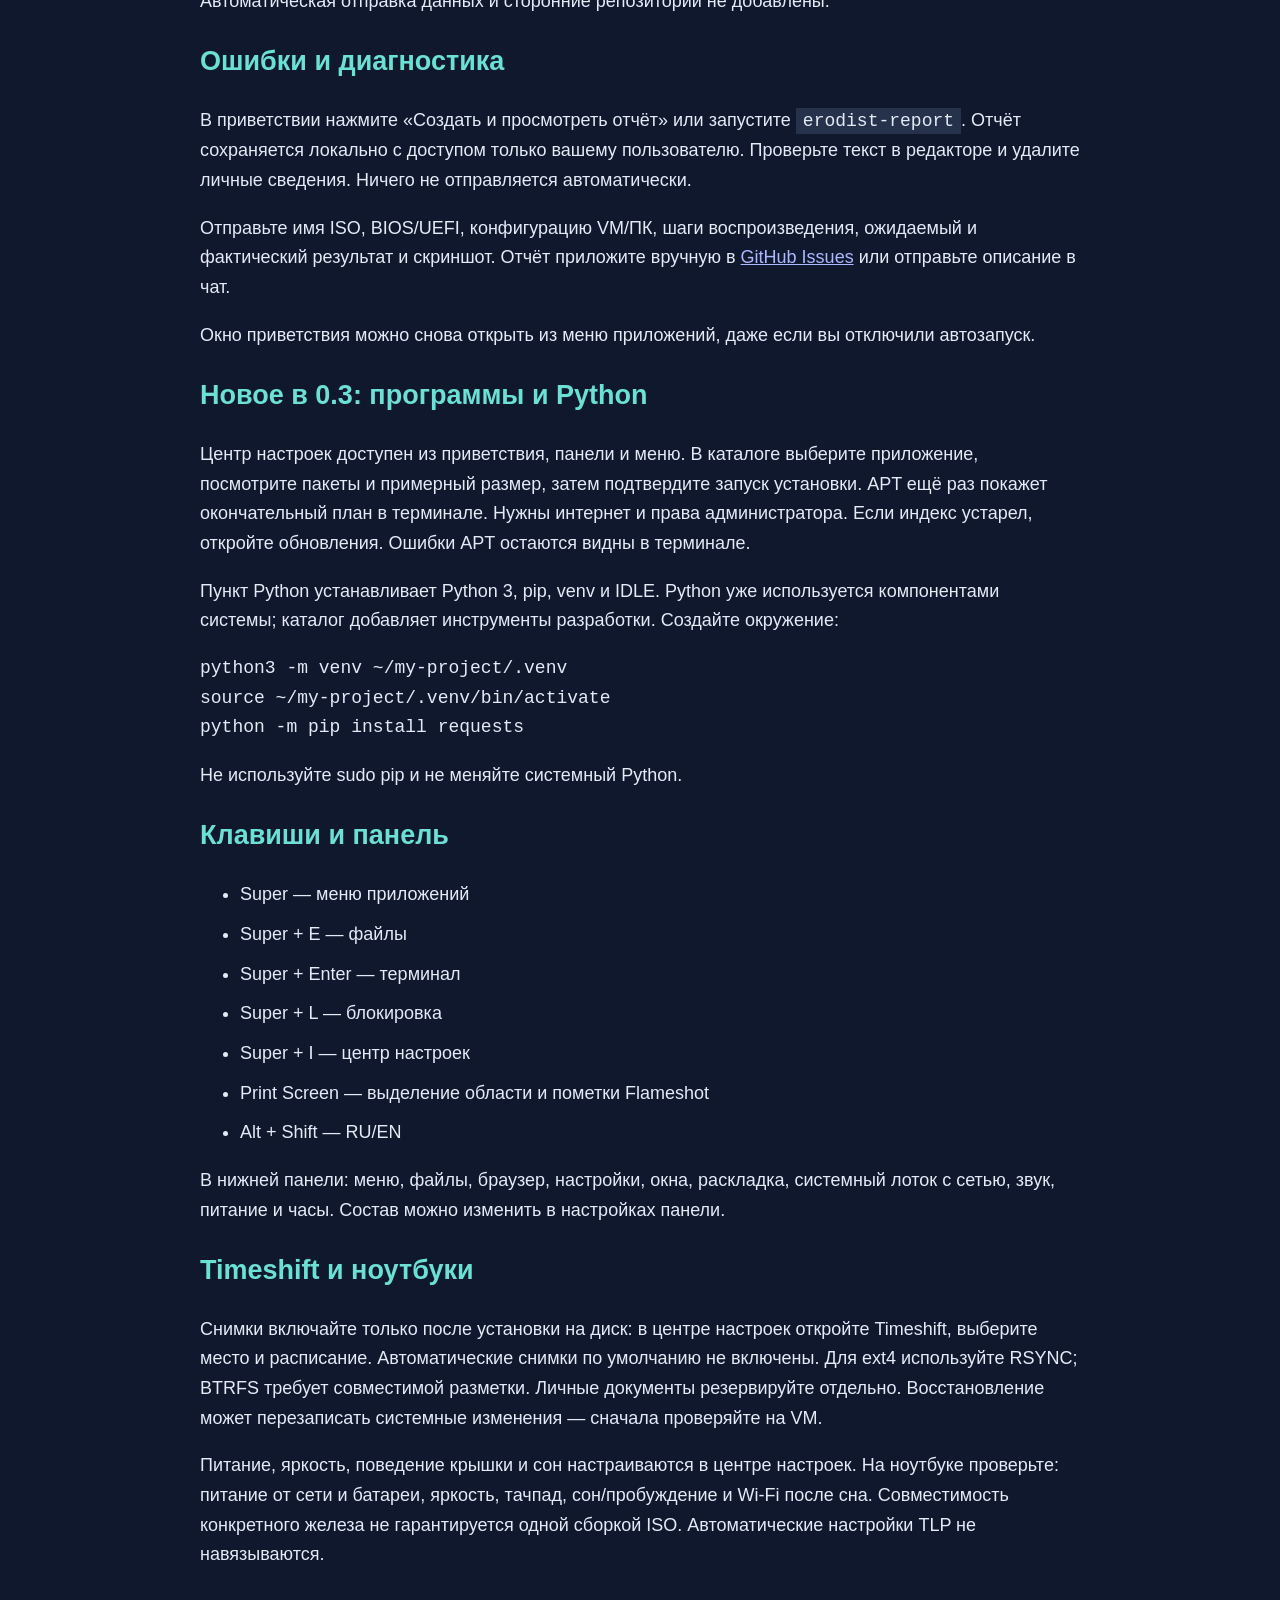
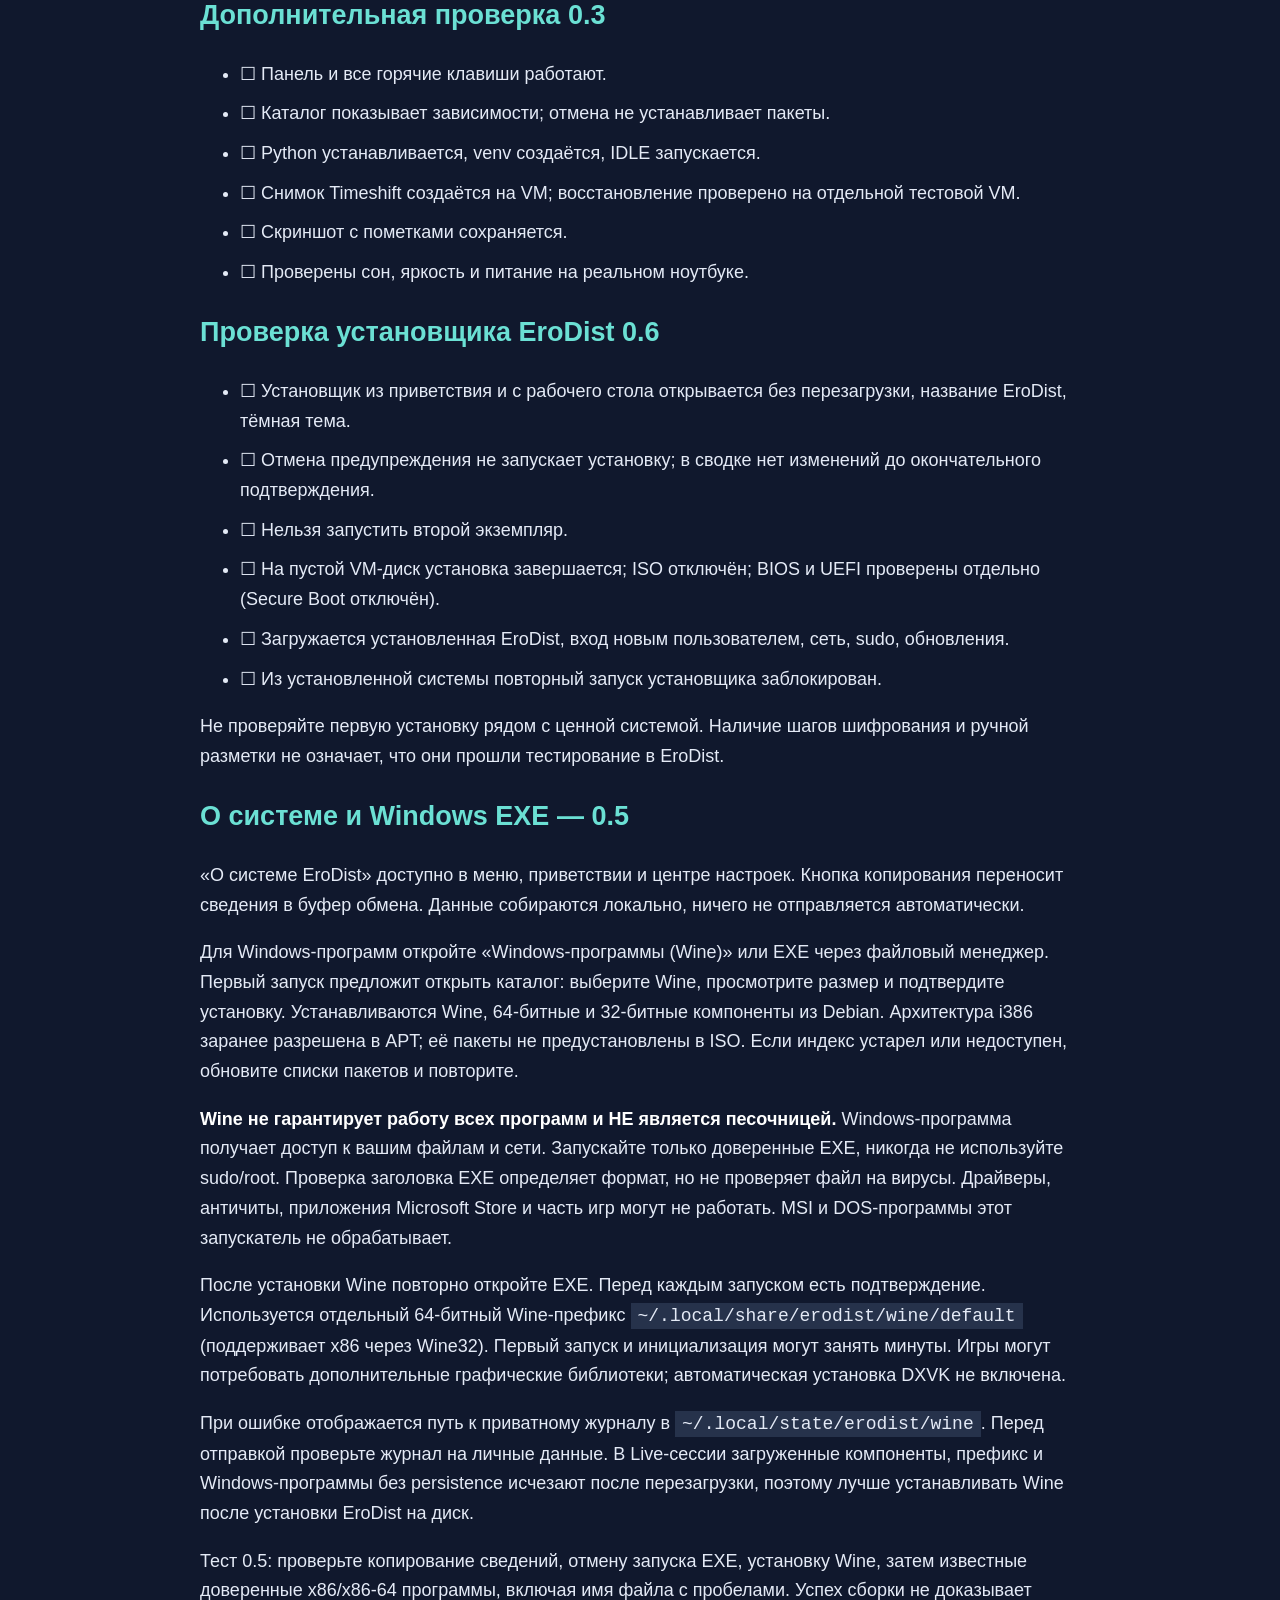
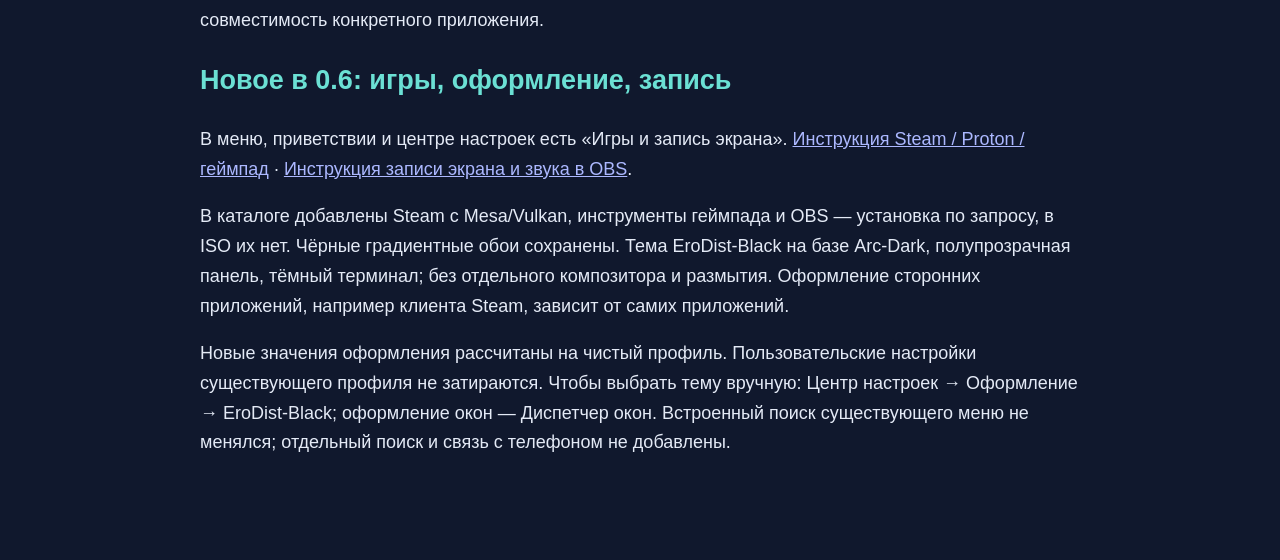
==== commit 6d40f9c3: "Add EroDist 0.6 gaming and OBS hub with monochrome desktop theme Co-authored-by: arena-agent <297053" ====
--- a/live/includes.chroot/usr/share/erodist/guide.html
+++ b/live/includes.chroot/usr/share/erodist/guide.html
@@ -1,6 +1,6 @@
 <!doctype html><html lang="ru"><meta charset="utf-8"><title>EroDist — инструкция</title>
 <style>body{background:#10182d;color:#e4eaf6;font:18px/1.65 sans-serif;max-width:880px;margin:60px auto;padding:24px}h1,h2{color:#6be0d4}a{color:#acb8ff}code{background:#26324b;padding:3px 7px}li{margin:10px 0}strong{color:#fff}</style>
-<h1>EroDist 0.5</h1><p>Debian 12 · XFCE · тестовая сборка amd64</p>
+<h1>EroDist 0.6</h1><p>Debian 12 · XFCE · тестовая сборка amd64</p>
 <h2>Первое знакомство</h2><p>Раскладки US/RU переключаются <strong>Alt + Shift</strong>. Live-пользователь: <code>tester</code>, пароль <code>live</code>. После перезагрузки изменения Live-сессии пропадают. Secure Boot отключите.</p>
 <h2>Установка — сначала на пустой диск виртуальной машины</h2>
 <p><strong>Разметка диска может уничтожить данные. Сделайте резервную копию. Никогда не выбирайте диск с нужными файлами.</strong></p>
@@ -24,11 +24,11 @@
 <h2>Timeshift и ноутбуки</h2><p>Снимки включайте только после установки на диск: в центре настроек откройте Timeshift, выберите место и расписание. Автоматические снимки по умолчанию не включены. Для ext4 используйте RSYNC; BTRFS требует совместимой разметки. Личные документы резервируйте отдельно. Восстановление может перезаписать системные изменения — сначала проверяйте на VM.</p>
 <p>Питание, яркость, поведение крышки и сон настраиваются в центре настроек. На ноутбуке проверьте: питание от сети и батареи, яркость, тачпад, сон/пробуждение и Wi-Fi после сна. Совместимость конкретного железа не гарантируется одной сборкой ISO. Автоматические настройки TLP не навязываются.</p>
 <h2>Дополнительная проверка 0.3</h2><ul><li>☐ Панель и все горячие клавиши работают.</li><li>☐ Каталог показывает зависимости; отмена не устанавливает пакеты.</li><li>☐ Python устанавливается, venv создаётся, IDLE запускается.</li><li>☐ Снимок Timeshift создаётся на VM; восстановление проверено на отдельной тестовой VM.</li><li>☐ Скриншот с пометками сохраняется.</li><li>☐ Проверены сон, яркость и питание на реальном ноутбуке.</li></ul>
-<h2>Проверка установщика EroDist 0.5</h2><ul><li>☐ Установщик из приветствия и с рабочего стола открывается без перезагрузки, название EroDist, тёмная тема.</li><li>☐ Отмена предупреждения не запускает установку; в сводке нет изменений до окончательного подтверждения.</li><li>☐ Нельзя запустить второй экземпляр.</li><li>☐ На пустой VM-диск установка завершается; ISO отключён; BIOS и UEFI проверены отдельно (Secure Boot отключён).</li><li>☐ Загружается установленная EroDist, вход новым пользователем, сеть, sudo, обновления.</li><li>☐ Из установленной системы повторный запуск установщика заблокирован.</li></ul><p>Не проверяйте первую установку рядом с ценной системой. Наличие шагов шифрования и ручной разметки не означает, что они прошли тестирование в EroDist.</p>
+<h2>Проверка установщика EroDist 0.6</h2><ul><li>☐ Установщик из приветствия и с рабочего стола открывается без перезагрузки, название EroDist, тёмная тема.</li><li>☐ Отмена предупреждения не запускает установку; в сводке нет изменений до окончательного подтверждения.</li><li>☐ Нельзя запустить второй экземпляр.</li><li>☐ На пустой VM-диск установка завершается; ISO отключён; BIOS и UEFI проверены отдельно (Secure Boot отключён).</li><li>☐ Загружается установленная EroDist, вход новым пользователем, сеть, sudo, обновления.</li><li>☐ Из установленной системы повторный запуск установщика заблокирован.</li></ul><p>Не проверяйте первую установку рядом с ценной системой. Наличие шагов шифрования и ручной разметки не означает, что они прошли тестирование в EroDist.</p>
 <h2>О системе и Windows EXE — 0.5</h2>
 <p>«О системе EroDist» доступно в меню, приветствии и центре настроек. Кнопка копирования переносит сведения в буфер обмена. Данные собираются локально, ничего не отправляется автоматически.</p>
 <p>Для Windows-программ откройте «Windows-программы (Wine)» или EXE через файловый менеджер. Первый запуск предложит открыть каталог: выберите Wine, просмотрите размер и подтвердите установку. Устанавливаются Wine, 64-битные и 32-битные компоненты из Debian. Архитектура i386 заранее разрешена в APT; её пакеты не предустановлены в ISO. Если индекс устарел или недоступен, обновите списки пакетов и повторите.</p>
 <p><strong>Wine не гарантирует работу всех программ и НЕ является песочницей.</strong> Windows-программа получает доступ к вашим файлам и сети. Запускайте только доверенные EXE, никогда не используйте sudo/root. Проверка заголовка EXE определяет формат, но не проверяет файл на вирусы. Драйверы, античиты, приложения Microsoft Store и часть игр могут не работать. MSI и DOS-программы этот запускатель не обрабатывает.</p>
 <p>После установки Wine повторно откройте EXE. Перед каждым запуском есть подтверждение. Используется отдельный 64-битный Wine-префикс <code>~/.local/share/erodist/wine/default</code> (поддерживает x86 через Wine32). Первый запуск и инициализация могут занять минуты. Игры могут потребовать дополнительные графические библиотеки; автоматическая установка DXVK не включена.</p>
 <p>При ошибке отображается путь к приватному журналу в <code>~/.local/state/erodist/wine</code>. Перед отправкой проверьте журнал на личные данные. В Live-сессии загруженные компоненты, префикс и Windows-программы без persistence исчезают после перезагрузки, поэтому лучше устанавливать Wine после установки EroDist на диск.</p>
-<p>Тест 0.5: проверьте копирование сведений, отмену запуска EXE, установку Wine, затем известные доверенные x86/x86-64 программы, включая имя файла с пробелами. Успех сборки не доказывает совместимость конкретного приложения.</p></html>
+<p>Тест 0.5: проверьте копирование сведений, отмену запуска EXE, установку Wine, затем известные доверенные x86/x86-64 программы, включая имя файла с пробелами. Успех сборки не доказывает совместимость конкретного приложения.</p><h2>Новое в 0.6: игры, оформление, запись</h2><p>В меню, приветствии и центре настроек есть «Игры и запись экрана». <a href="gaming.html">Инструкция Steam / Proton / геймпад</a> · <a href="recording.html">Инструкция записи экрана и звука в OBS</a>.</p><p>В каталоге добавлены Steam с Mesa/Vulkan, инструменты геймпада и OBS — установка по запросу, в ISO их нет. Чёрные градиентные обои сохранены. Тема EroDist-Black на базе Arc-Dark, полупрозрачная панель, тёмный терминал; без отдельного композитора и размытия. Оформление сторонних приложений, например клиента Steam, зависит от самих приложений.</p><p>Новые значения оформления рассчитаны на чистый профиль. Пользовательские настройки существующего профиля не затираются. Чтобы выбрать тему вручную: Центр настроек → Оформление → EroDist-Black; оформление окон — Диспетчер окон. Встроенный поиск существующего меню не менялся; отдельный поиск и связь с телефоном не добавлены.</p></html>
